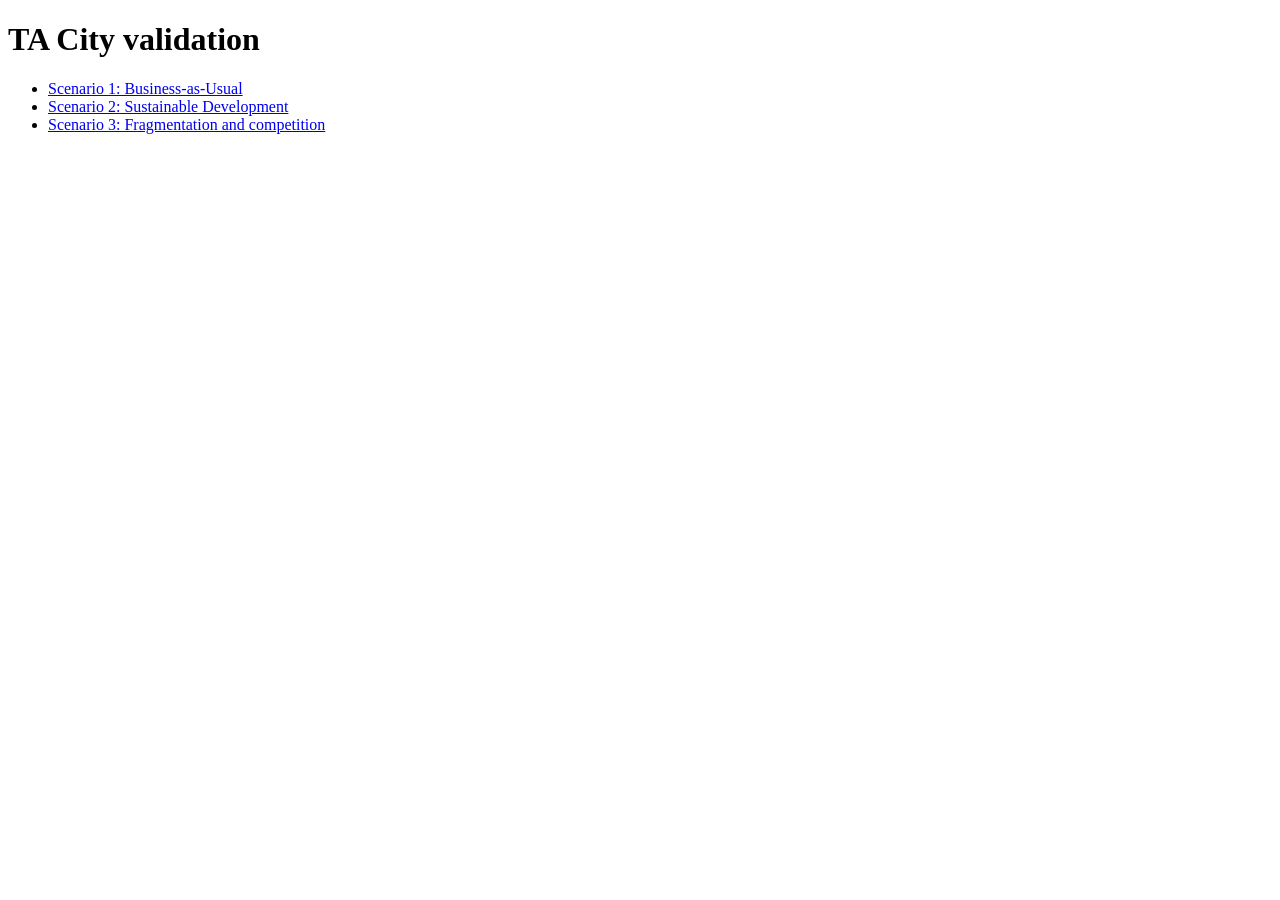
==== index.html @ 8ac4e726 "Create index.html" ====
<!DOCTYPE html>
<html lang="en">
<head>
  <meta charset="UTF-8">
  <meta name="viewport" content="width=device-width, initial-scale=1.0">
  <title>TA City validation</title>
</head>
<body>
  <main>
    <h1>TA City validation</h1>
    <ul>
      <li><a href="reports/validation_webmaps/qgis2web_2026_10_07-18_03_33_640204/index.html">Scenario 1: Business-as-Usual</a></li>
      <li><a href="reports/validation_webmaps/qgis2web_2026_10_07-18_08_12_526823/index.html">Scenario 2: Sustainable Development</a></li>
      <li><a href="reports/validation_webmaps/qgis2web_2026_10_07-18_10_13_148824/index.html">Scenario 3: Fragmentation and competition</a></li>
    </ul>
  </main>
</body>
</html>
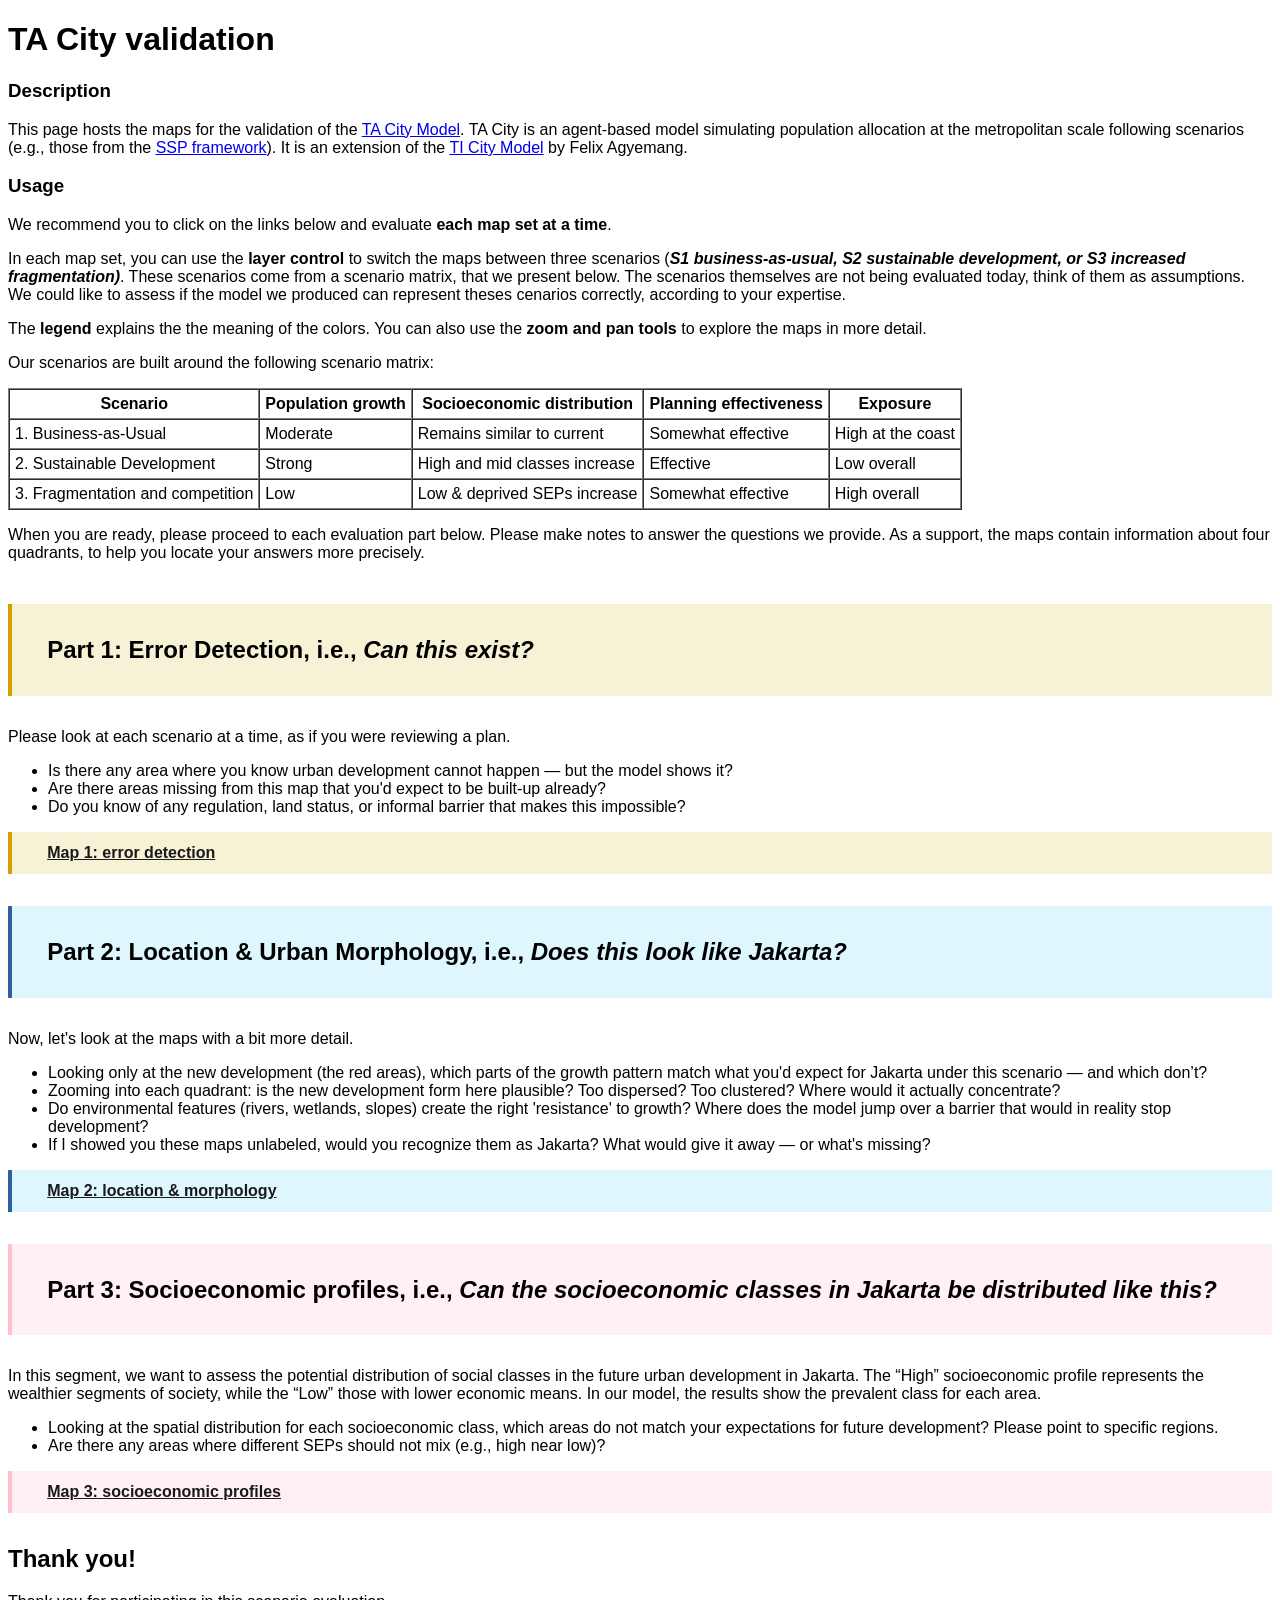
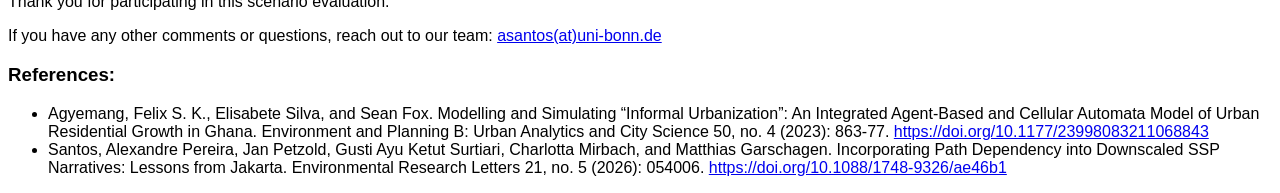
==== commit afa55aa9: "Update index.html" ====
--- a/index.html
+++ b/index.html
@@ -3,16 +3,139 @@
 <head>
   <meta charset="UTF-8">
   <meta name="viewport" content="width=device-width, initial-scale=1.0">
-  <title>TA City validation</title>
+  <title>TA City validation webmaps</title>
+  <style>
+    body {
+      font-family: Arial, Helvetica, sans-serif;
+    }
+
+    .highlight-note-yellow {
+      border-left: 4px solid #d4a000;
+      background-color: #f7f2d6;
+      padding: 0.75rem 2.2rem;
+      margin: 0.5rem 0 2rem;
+      display: block;
+    }
+
+    .highlight-note-blue {
+      border-left: 4px solid #2d5fa1;
+      background-color: #def7ff;
+      padding: 0.75rem 2.2rem;
+      margin: 0.5rem 0 2rem;
+      display: block;
+    }
+
+    .highlight-note-pink {
+      border-left: 4px solid #ffc0cb;
+      background-color: #fff0f5;
+      padding: 0.75rem 2.2rem;
+      margin: 0.5rem 0 2rem;
+      display: block;
+    }
+
+    .highlight-note-yellow a,
+    .highlight-note-blue a,
+    .highlight-note-pink a {
+      color: #1a1a1a;
+      text-decoration: underline;
+      font-weight: 600;
+    }
+  </style>
 </head>
 <body>
   <main>
     <h1>TA City validation</h1>
+
+    <section>
+      <h3>Description</h3>
+      <p>This page hosts the maps for the validation of the <a href="https://github.com/alexandrepereiraarq/TI-City-Model">TA City Model</a>. TA City is an agent-based model simulating population allocation at the metropolitan scale following scenarios (e.g., those from the <a href="https://en.wikipedia.org/wiki/Shared_Socioeconomic_Pathways">SSP framework</a>). It is an extension of the <a href="https://github.com/skfagyemang/TI-City-Model">TI City Model</a> by Felix Agyemang.</p>
+
+      <h3>Usage</h3>
+      <p>We recommend you to click on the links below and evaluate <b>each map set at a time</b>.</p>
+        <p>In each map set, you can use the <b>layer control</b> to switch the maps between three scenarios (<b><i>S1 business-as-usual, S2 sustainable development, or S3 increased fragmentation)</b></i>. These scenarios come from a scenario matrix, that we present below. The scenarios themselves are not being evaluated today, think of them as assumptions. We could like to assess if the model we produced can represent theses cenarios correctly, according to your expertise.</p>
+        <p>The <b>legend</b> explains the the meaning of the colors. You can also use the <b>zoom and pan tools</b> to explore the maps in more detail.</p>
+      <p>Our scenarios are built around the following scenario matrix:</p>
+        <table border="1" cellspacing="0" cellpadding="5">
+            <tr>
+            <th>Scenario</th>
+            <th>Population growth</th>
+            <th>Socioeconomic distribution</th>
+            <th>Planning effectiveness</th>
+            <th>Exposure</th>
+            </tr>
+            <tr>
+            <td>1. Business-as-Usual</td>
+            <td>Moderate</td>
+            <td>Remains similar to current</td>
+            <td>Somewhat effective</td>
+            <td>High at the coast</td>
+            </tr>
+            <tr>
+            <td>2. Sustainable Development</td>
+            <td>Strong</td>
+            <td>High and mid classes increase</td>
+            <td>Effective</td>
+            <td>Low overall</td>
+            </tr>
+            <tr>
+            <td>3. Fragmentation and competition</td>
+            <td>Low</td>
+            <td>Low & deprived SEPs increase</td>
+            <td>Somewhat effective</td>
+            <td>High overall</td>
+            </tr>
+        </table>
+        <p>When you are ready, please proceed to each evaluation part below. Please make notes to answer the questions we provide. As a support, the maps contain information about four quadrants, to help you locate your answers more precisely.</p><br>
+    </section>
+    <section>
+    <div class="highlight-note-yellow"><h2>Part 1: Error Detection, i.e., <i>Can this exist?</i></h2></div>
+    <p>Please look at each scenario at a time, as if you were reviewing a plan.</p>
     <ul>
-      <li><a href="reports/validation_webmaps/qgis2web_2026_10_07-18_03_33_640204/index.html">Scenario 1: Business-as-Usual</a></li>
-      <li><a href="reports/validation_webmaps/qgis2web_2026_10_07-18_08_12_526823/index.html">Scenario 2: Sustainable Development</a></li>
-      <li><a href="reports/validation_webmaps/qgis2web_2026_10_07-18_10_13_148824/index.html">Scenario 3: Fragmentation and competition</a></li>
+      <li>Is there any area where you know urban development cannot happen — but the model shows it?</li>
+      <li>Are there areas missing from this map that you'd expect to be built-up already?</li>
+      <li>Do you know of any regulation, land status, or informal barrier that makes this impossible?</li>
     </ul>
+    <div class="highlight-note-yellow">
+      <a href="reports/validation_webmaps/qgis2web_validation_part1/index.html" target="_blank" rel="noopener noreferrer">Map 1: error detection</a>
+    </div>
+    </section>
+    <section>
+    <div class="highlight-note-blue"><h2>Part 2: Location & Urban Morphology, i.e., <i>Does this look like Jakarta?</i></h2></div>
+    <p>Now, let's look at the maps with a bit more detail.</p>
+    <ul>
+      <li>Looking only at the new development (the red areas), which parts of the growth pattern match what you'd expect for Jakarta under this scenario — and which don’t?</li>
+      <li>Zooming into each quadrant: is the new development form here plausible? Too dispersed? Too clustered? Where would it actually concentrate?</li>
+      <li>Do environmental features (rivers, wetlands, slopes) create the right 'resistance' to growth? Where does the model jump over a barrier that would in reality stop development?</li>
+      <li>If I showed you these maps unlabeled, would you recognize them as Jakarta? What would give it away — or what's missing?</li>
+    </ul>
+    <div class="highlight-note-blue">
+      <a href="reports/validation_webmaps/qgis2web_validation_part2/index.html" target="_blank" rel="noopener noreferrer">Map 2: location & morphology</a>
+    </div>
+    </section>
+    </section>
+        <section>
+    <div class="highlight-note-pink"><h2>Part 3: Socioeconomic profiles, i.e., <i>Can the socioeconomic classes in Jakarta be distributed like this?</i></h2></div>
+    <p>In this segment, we want to assess the potential distribution of social classes in the future urban development in Jakarta. The “High” socioeconomic profile represents the wealthier segments of society, while the “Low” those with lower economic means. In our model, the results show the prevalent class for each area.</p>
+    <ul>
+      <li>Looking at the spatial distribution for each socioeconomic class, which areas do not match your expectations for future development? Please point to specific regions.</li>
+      <li>Are there any areas where different SEPs should not mix (e.g., high near low)?</li>
+    </ul>
+    <div class="highlight-note-pink">
+      <a href="reports/validation_webmaps/qgis2web_validation_part3/index.html" target="_blank" rel="noopener noreferrer">Map 3: socioeconomic profiles</a>
+    </div>
+    </section>
+    <section>
+        <h2>Thank you!</h2>
+        <p>Thank you for participating in this scenario evaluation.</p>
+        <p>If you have any other comments or questions, reach out to our team: <a href="mailto:asantos@uni-bonn.de">asantos(at)uni-bonn.de</a></p>
+        <h3>References:</h3>
+        <p>
+            <ul>
+                <li>Agyemang, Felix S. K., Elisabete Silva, and Sean Fox. Modelling and Simulating “Informal Urbanization”: An Integrated Agent-Based and Cellular Automata Model of Urban Residential Growth in Ghana. Environment and Planning B: Urban Analytics and City Science 50, no. 4 (2023): 863-77. <a href="https://doi.org/10.1177/23998083211068843">https://doi.org/10.1177/23998083211068843</a></li>
+                <li>Santos, Alexandre Pereira, Jan Petzold, Gusti Ayu Ketut Surtiari, Charlotta Mirbach, and Matthias Garschagen. Incorporating Path Dependency into Downscaled SSP Narratives: Lessons from Jakarta. Environmental Research Letters 21, no. 5 (2026): 054006. <a href="https://doi.org/10.1088/1748-9326/ae46b1">https://doi.org/10.1088/1748-9326/ae46b1</a></li>
+            </ul>
+        </p>
+    </section>
   </main>
 </body>
 </html>
